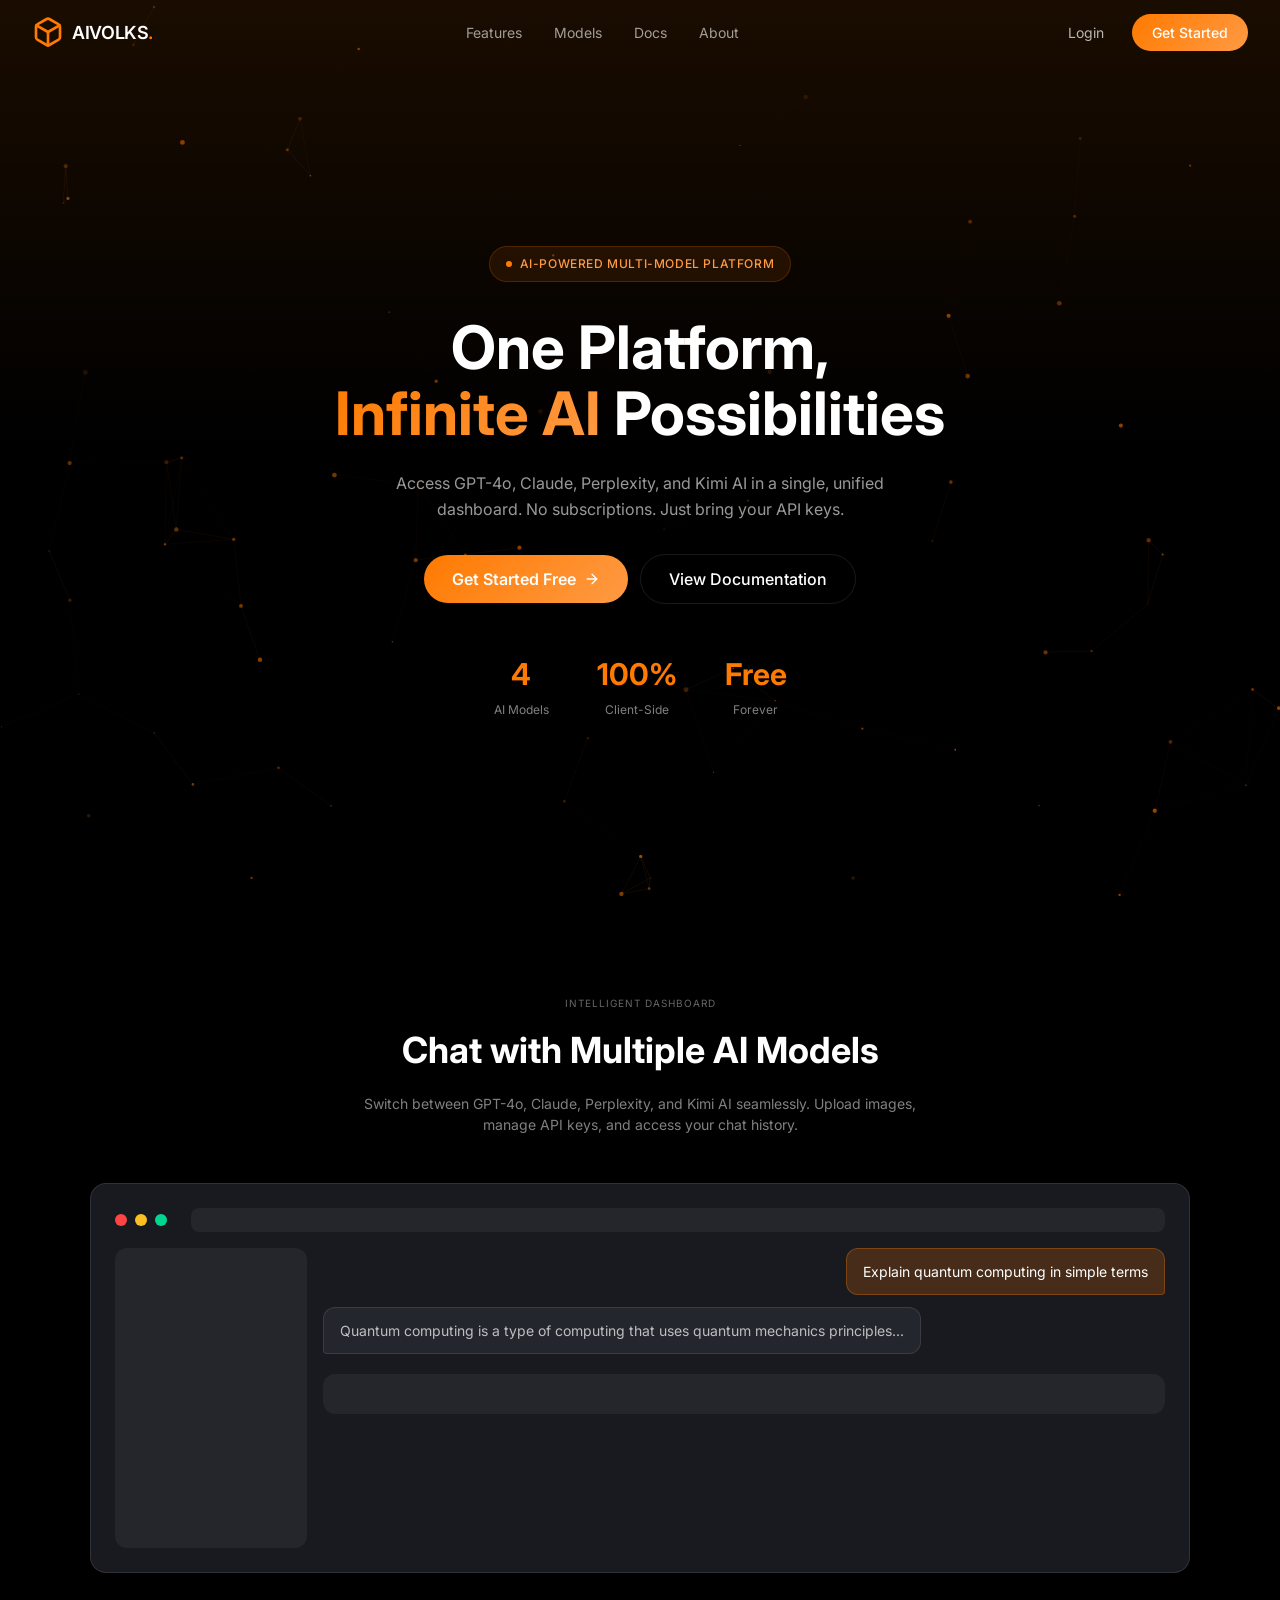
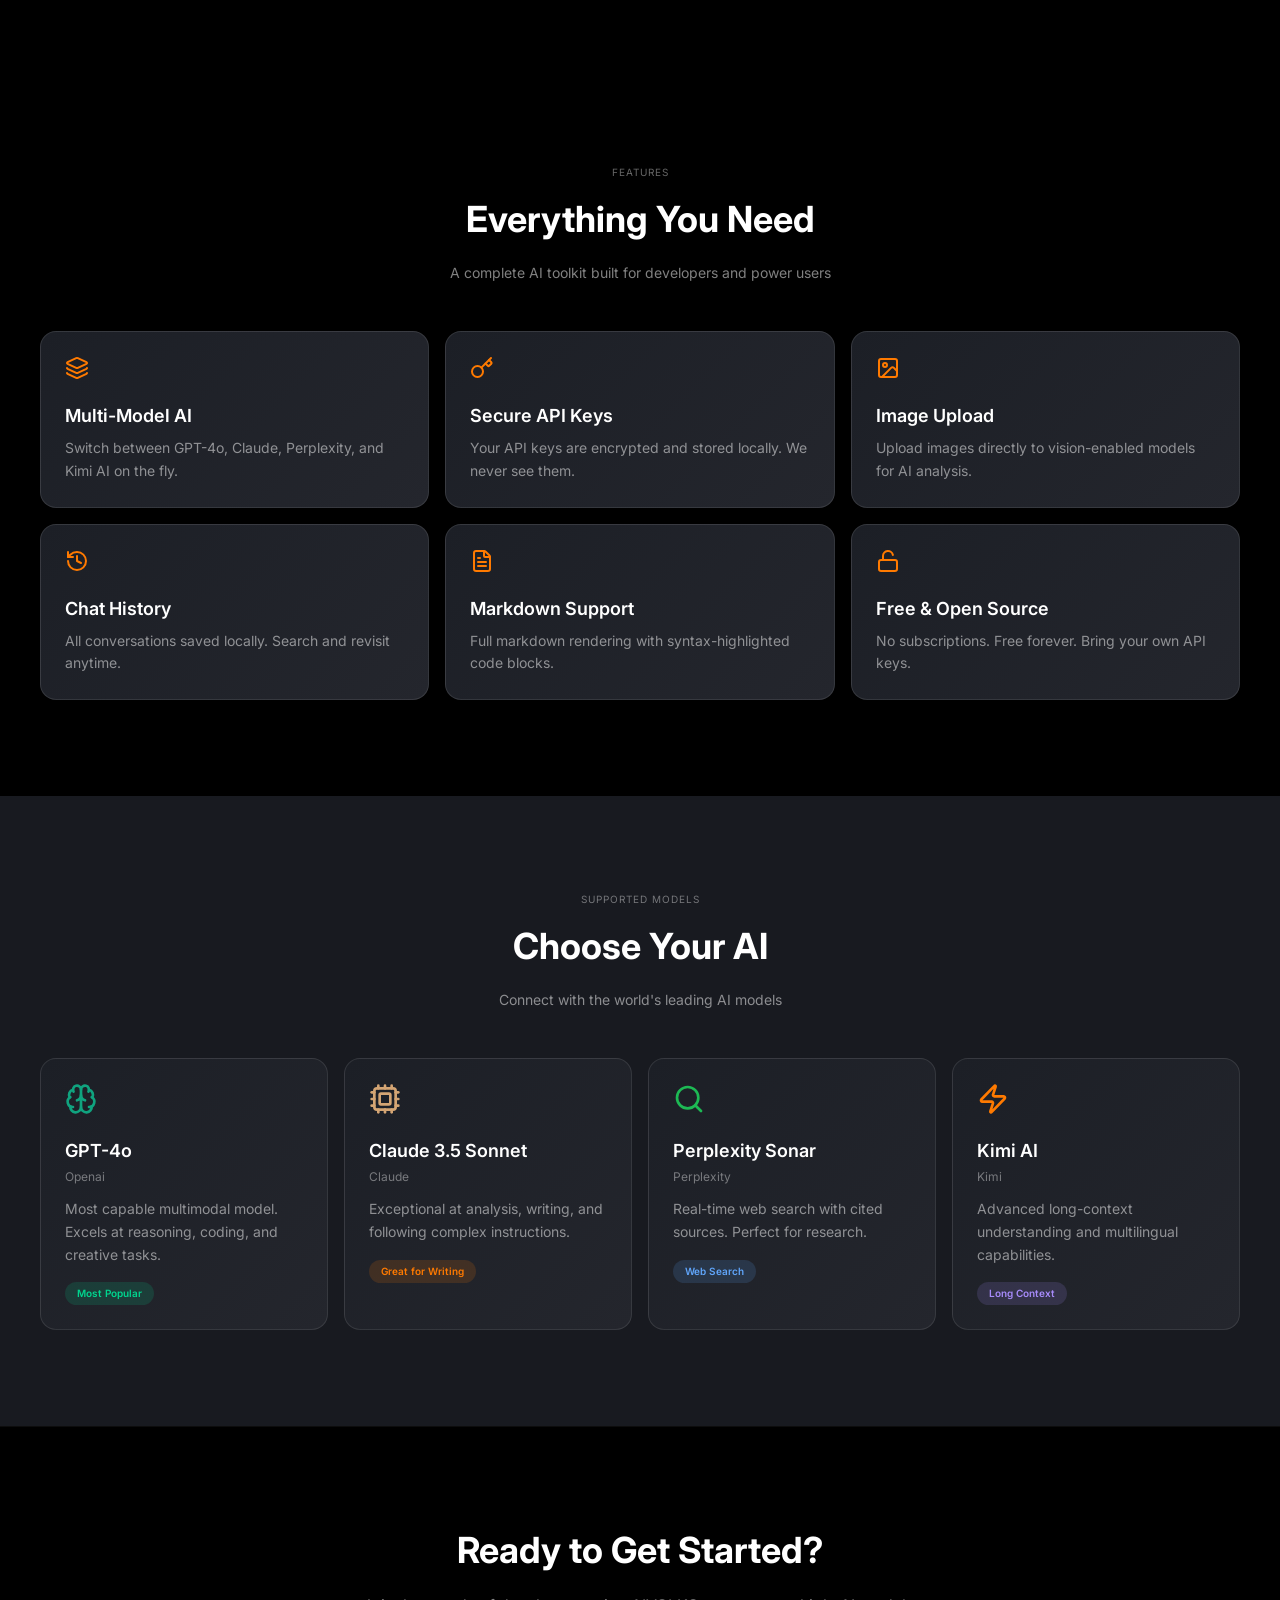
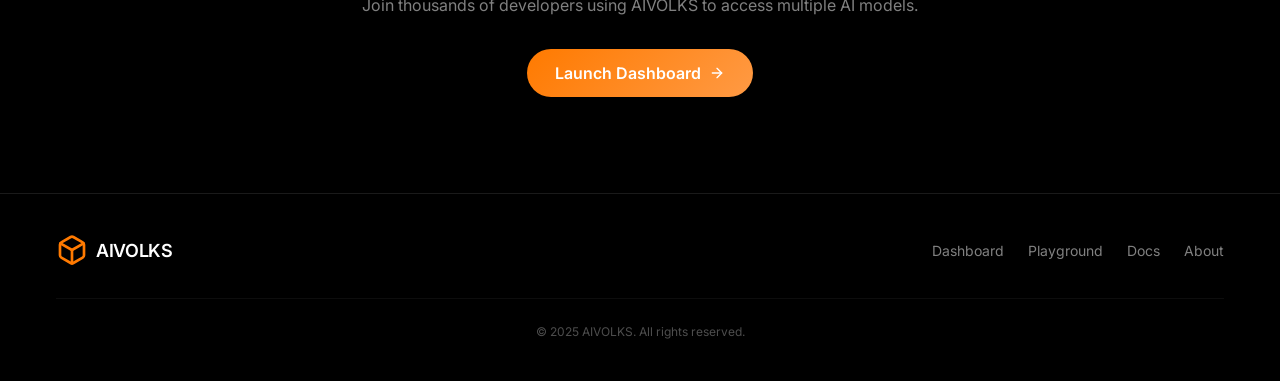
==== index.html @ 2d78e6ce "Add files via upload" ====
<!DOCTYPE html>
<html lang="en">
<head>
  <meta charset="UTF-8" />
  <meta name="viewport" content="width=device-width, initial-scale=1.0" />
  <title>AIVOLKS - AI Dashboard</title>
  <link rel="preconnect" href="https://fonts.googleapis.com" />
  <link rel="preconnect" href="https://fonts.gstatic.com" crossorigin />
  <link href="https://fonts.googleapis.com/css2?family=Inter:wght@300;400;500;600;700;800&display=swap" rel="stylesheet" />
  <link rel="stylesheet" href="css/style.css" />
</head>
<body>
  <!-- Particle Background -->
  <canvas id="particle-canvas"></canvas>

  <!-- Header -->
  <header class="header" id="header">
    <div class="header-container">
      <a href="#" class="logo">
        <svg class="logo-icon" viewBox="0 0 24 24" fill="none" stroke="currentColor" stroke-width="2" stroke-linecap="round" stroke-linejoin="round">
          <path d="M21 8a2 2 0 0 0-1-1.73l-7-4a2 2 0 0 0-2 0l-7 4A2 2 0 0 0 3 8v8a2 2 0 0 0 1 1.73l7 4a2 2 0 0 0 2 0l7-4A2 2 0 0 0 21 16Z"/>
          <path d="m3.3 7 8.7 5 8.7-5"/>
          <path d="M12 22V12"/>
        </svg>
        <span class="logo-text">AIVOLKS<span class="logo-dot">.</span></span>
      </a>

      <nav class="nav-desktop">
        <a href="#features" class="nav-link">Features</a>
        <a href="#models" class="nav-link">Models</a>
        <a href="#" class="nav-link">Docs</a>
        <a href="#" class="nav-link">About</a>
      </nav>

      <div class="header-actions">
        <a href="#" class="btn-login">Login</a>
        <a href="#" class="btn-primary">Get Started</a>
        <button class="mobile-toggle" id="mobileToggle" aria-label="Toggle menu">
          <svg class="icon-menu" viewBox="0 0 24 24" fill="none" stroke="currentColor" stroke-width="2" stroke-linecap="round" stroke-linejoin="round">
            <path d="M4 5h16"/><path d="M4 12h16"/><path d="M4 19h16"/>
          </svg>
          <svg class="icon-close" viewBox="0 0 24 24" fill="none" stroke="currentColor" stroke-width="2" stroke-linecap="round" stroke-linejoin="round">
            <path d="M18 6 6 18"/><path d="m6 6 12 12"/>
          </svg>
        </button>
      </div>
    </div>

    <!-- Mobile Menu -->
    <div class="mobile-menu" id="mobileMenu">
      <a href="#features" class="mobile-link">Features</a>
      <a href="#models" class="mobile-link">Models</a>
      <a href="#" class="mobile-link">Docs</a>
      <a href="#" class="mobile-link">About</a>
      <div class="mobile-actions">
        <a href="#" class="btn-login">Login</a>
        <a href="#" class="btn-primary btn-full">Get Started</a>
      </div>
    </div>
  </header>

  <!-- Hero Section -->
  <section class="hero">
    <div class="hero-bg"></div>
    <div class="hero-content">
      <div class="badge">
        <span class="badge-dot"></span>
        <span class="badge-text">AI-Powered Multi-Model Platform</span>
      </div>

      <h1 class="hero-title">
        One Platform,<br>
        <span class="text-gradient">Infinite AI</span> Possibilities
      </h1>

      <p class="hero-subtitle">
        Access GPT-4o, Claude, Perplexity, and Kimi AI in a single, unified dashboard.
        No subscriptions. Just bring your API keys.
      </p>

      <div class="hero-buttons">
        <a href="#" class="btn-main">
          Get Started Free
          <svg viewBox="0 0 24 24" fill="none" stroke="currentColor" stroke-width="2" stroke-linecap="round" stroke-linejoin="round">
            <path d="M5 12h14"/><path d="m12 5 7 7-7 7"/>
          </svg>
        </a>
        <a href="#" class="btn-outline">View Documentation</a>
      </div>

      <div class="hero-stats">
        <div class="stat">
          <div class="stat-value">4</div>
          <div class="stat-label">AI Models</div>
        </div>
        <div class="stat">
          <div class="stat-value">100%</div>
          <div class="stat-label">Client-Side</div>
        </div>
        <div class="stat">
          <div class="stat-value">Free</div>
          <div class="stat-label">Forever</div>
        </div>
      </div>
    </div>
  </section>

  <!-- Chat Preview Section -->
  <section class="section">
    <div class="container">
      <div class="section-header reveal">
        <p class="section-tag">Intelligent Dashboard</p>
        <h2 class="section-title">Chat with Multiple AI Models</h2>
        <p class="section-desc">
          Switch between GPT-4o, Claude, Perplexity, and Kimi AI seamlessly.
          Upload images, manage API keys, and access your chat history.
        </p>
      </div>

      <div class="chat-preview reveal delay-1">
        <div class="chat-window">
          <!-- Window Controls -->
          <div class="chat-header">
            <div class="window-dots">
              <span class="dot red"></span>
              <span class="dot yellow"></span>
              <span class="dot green"></span>
            </div>
            <div class="window-bar"></div>
          </div>

          <!-- Chat Body -->
          <div class="chat-body">
            <div class="chat-sidebar"></div>
            <div class="chat-messages">
              <div class="msg user">
                <div class="msg-bubble user-bubble">
                  Explain quantum computing in simple terms
                </div>
              </div>
              <div class="msg bot">
                <div class="msg-bubble bot-bubble">
                  Quantum computing is a type of computing that uses quantum mechanics principles...
                </div>
              </div>
              <div class="chat-input-placeholder"></div>
            </div>
          </div>
        </div>
      </div>
    </div>
  </section>

  <!-- Features Section -->
  <section class="section" id="features">
    <div class="container">
      <div class="section-header reveal">
        <p class="section-tag">Features</p>
        <h2 class="section-title">Everything You Need</h2>
        <p class="section-desc">A complete AI toolkit built for developers and power users</p>
      </div>

      <div class="features-grid">
        <div class="feature-card reveal delay-1">
          <div class="feature-icon">
            <svg viewBox="0 0 24 24" fill="none" stroke="currentColor" stroke-width="2" stroke-linecap="round" stroke-linejoin="round">
              <path d="M12.83 2.18a2 2 0 0 0-1.66 0L2.6 6.08a1 1 0 0 0 0 1.83l8.58 3.91a2 2 0 0 0 1.66 0l8.58-3.9a1 1 0 0 0 0-1.83z"/>
              <path d="M2 12a1 1 0 0 0 .58.91l8.6 3.91a2 2 0 0 0 1.65 0l8.58-3.9A1 1 0 0 0 22 12"/>
              <path d="M2 17a1 1 0 0 0 .58.91l8.6 3.91a2 2 0 0 0 1.65 0l8.58-3.9A1 1 0 0 0 22 17"/>
            </svg>
          </div>
          <h3 class="feature-title">Multi-Model AI</h3>
          <p class="feature-desc">Switch between GPT-4o, Claude, Perplexity, and Kimi AI on the fly.</p>
        </div>

        <div class="feature-card reveal delay-2">
          <div class="feature-icon">
            <svg viewBox="0 0 24 24" fill="none" stroke="currentColor" stroke-width="2" stroke-linecap="round" stroke-linejoin="round">
              <path d="m15.5 7.5 2.3 2.3a1 1 0 0 0 1.4 0l2.1-2.1a1 1 0 0 0 0-1.4L19 4"/>
              <path d="m21 2-9.6 9.6"/>
              <circle cx="7.5" cy="15.5" r="5.5"/>
            </svg>
          </div>
          <h3 class="feature-title">Secure API Keys</h3>
          <p class="feature-desc">Your API keys are encrypted and stored locally. We never see them.</p>
        </div>

        <div class="feature-card reveal delay-3">
          <div class="feature-icon">
            <svg viewBox="0 0 24 24" fill="none" stroke="currentColor" stroke-width="2" stroke-linecap="round" stroke-linejoin="round">
              <rect width="18" height="18" x="3" y="3" rx="2" ry="2"/>
              <circle cx="9" cy="9" r="2"/>
              <path d="m21 15-3.086-3.086a2 2 0 0 0-2.828 0L6 21"/>
            </svg>
          </div>
          <h3 class="feature-title">Image Upload</h3>
          <p class="feature-desc">Upload images directly to vision-enabled models for AI analysis.</p>
        </div>

        <div class="feature-card reveal delay-1">
          <div class="feature-icon">
            <svg viewBox="0 0 24 24" fill="none" stroke="currentColor" stroke-width="2" stroke-linecap="round" stroke-linejoin="round">
              <path d="M3 12a9 9 0 1 0 9-9 9.75 9.75 0 0 0-6.74 2.74L3 8"/>
              <path d="M3 3v5h5"/>
              <path d="M12 7v5l4 2"/>
            </svg>
          </div>
          <h3 class="feature-title">Chat History</h3>
          <p class="feature-desc">All conversations saved locally. Search and revisit anytime.</p>
        </div>

        <div class="feature-card reveal delay-2">
          <div class="feature-icon">
            <svg viewBox="0 0 24 24" fill="none" stroke="currentColor" stroke-width="2" stroke-linecap="round" stroke-linejoin="round">
              <path d="M6 22a2 2 0 0 1-2-2V4a2 2 0 0 1 2-2h8a2.4 2.4 0 0 1 1.704.706l3.588 3.588A2.4 2.4 0 0 1 20 8v12a2 2 0 0 1-2 2z"/>
              <path d="M14 2v5a1 1 0 0 0 1 1h5"/>
              <path d="M10 9H8"/><path d="M16 13H8"/><path d="M16 17H8"/>
            </svg>
          </div>
          <h3 class="feature-title">Markdown Support</h3>
          <p class="feature-desc">Full markdown rendering with syntax-highlighted code blocks.</p>
        </div>

        <div class="feature-card reveal delay-3">
          <div class="feature-icon">
            <svg viewBox="0 0 24 24" fill="none" stroke="currentColor" stroke-width="2" stroke-linecap="round" stroke-linejoin="round">
              <rect width="18" height="11" x="3" y="11" rx="2" ry="2"/>
              <path d="M7 11V7a5 5 0 0 1 9.9-1"/>
            </svg>
          </div>
          <h3 class="feature-title">Free & Open Source</h3>
          <p class="feature-desc">No subscriptions. Free forever. Bring your own API keys.</p>
        </div>
      </div>
    </div>
  </section>

  <!-- Models Section -->
  <section class="section section-dark" id="models">
    <div class="container">
      <div class="section-header reveal">
        <p class="section-tag">Supported Models</p>
        <h2 class="section-title">Choose Your AI</h2>
        <p class="section-desc">Connect with the world's leading AI models</p>
      </div>

      <div class="models-grid">
        <div class="model-card reveal delay-1">
          <div class="model-icon" style="color: #10A37F;">
            <svg viewBox="0 0 24 24" fill="none" stroke="currentColor" stroke-width="2" stroke-linecap="round" stroke-linejoin="round">
              <path d="M12 18V5"/>
              <path d="M15 13a4.17 4.17 0 0 1-3-4 4.17 4.17 0 0 1-3 4"/>
              <path d="M17.598 6.5A3 3 0 1 0 12 5a3 3 0 1 0-5.598 1.5"/>
              <path d="M17.997 5.125a4 4 0 0 1 2.526 5.77"/>
              <path d="M18 18a4 4 0 0 0 2-7.464"/>
              <path d="M19.967 17.483A4 4 0 1 1 12 18a4 4 0 1 1-7.967-.517"/>
              <path d="M6 18a4 4 0 0 1-2-7.464"/>
              <path d="M6.003 5.125a4 4 0 0 0-2.526 5.77"/>
            </svg>
          </div>
          <h3 class="model-name">GPT-4o</h3>
          <p class="model-provider">openai</p>
          <p class="model-desc">Most capable multimodal model. Excels at reasoning, coding, and creative tasks.</p>
          <span class="model-badge badge-green">Most Popular</span>
        </div>

        <div class="model-card reveal delay-2">
          <div class="model-icon" style="color: #D4A574;">
            <svg viewBox="0 0 24 24" fill="none" stroke="currentColor" stroke-width="2" stroke-linecap="round" stroke-linejoin="round">
              <path d="M12 20v2"/><path d="M12 2v2"/>
              <path d="M17 20v2"/><path d="M17 2v2"/>
              <path d="M2 12h2"/><path d="M2 17h2"/><path d="M2 7h2"/>
              <path d="M20 12h2"/><path d="M20 17h2"/><path d="M20 7h2"/>
              <path d="M7 20v2"/><path d="M7 2v2"/>
              <rect x="4" y="4" width="16" height="16" rx="2"/>
              <rect x="8" y="8" width="8" height="8" rx="1"/>
            </svg>
          </div>
          <h3 class="model-name">Claude 3.5 Sonnet</h3>
          <p class="model-provider">claude</p>
          <p class="model-desc">Exceptional at analysis, writing, and following complex instructions.</p>
          <span class="model-badge badge-orange">Great for Writing</span>
        </div>

        <div class="model-card reveal delay-3">
          <div class="model-icon" style="color: #1DB954;">
            <svg viewBox="0 0 24 24" fill="none" stroke="currentColor" stroke-width="2" stroke-linecap="round" stroke-linejoin="round">
              <path d="m21 21-4.34-4.34"/>
              <circle cx="11" cy="11" r="8"/>
            </svg>
          </div>
          <h3 class="model-name">Perplexity Sonar</h3>
          <p class="model-provider">perplexity</p>
          <p class="model-desc">Real-time web search with cited sources. Perfect for research.</p>
          <span class="model-badge badge-blue">Web Search</span>
        </div>

        <div class="model-card reveal delay-4">
          <div class="model-icon" style="color: #FF7A00;">
            <svg viewBox="0 0 24 24" fill="none" stroke="currentColor" stroke-width="2" stroke-linecap="round" stroke-linejoin="round">
              <path d="M4 14a1 1 0 0 1-.78-1.63l9.9-10.2a.5.5 0 0 1 .86.46l-1.92 6.02A1 1 0 0 0 13 10h7a1 1 0 0 1 .78 1.63l-9.9 10.2a.5.5 0 0 1-.86-.46l1.92-6.02A1 1 0 0 0 11 14z"/>
            </svg>
          </div>
          <h3 class="model-name">Kimi AI</h3>
          <p class="model-provider">kimi</p>
          <p class="model-desc">Advanced long-context understanding and multilingual capabilities.</p>
          <span class="model-badge badge-purple">Long Context</span>
        </div>
      </div>
    </div>
  </section>

  <!-- CTA Section -->
  <section class="section section-border">
    <div class="container">
      <div class="cta reveal">
        <h2 class="cta-title">Ready to Get Started?</h2>
        <p class="cta-desc">Join thousands of developers using AIVOLKS to access multiple AI models.</p>
        <a href="#" class="btn-main">
          Launch Dashboard
          <svg viewBox="0 0 24 24" fill="none" stroke="currentColor" stroke-width="2" stroke-linecap="round" stroke-linejoin="round">
            <path d="M5 12h14"/><path d="m12 5 7 7-7 7"/>
          </svg>
        </a>
      </div>
    </div>
  </section>

  <!-- Footer -->
  <footer class="footer">
    <div class="footer-container">
      <div class="footer-main">
        <a href="#" class="logo">
          <svg class="logo-icon" viewBox="0 0 24 24" fill="none" stroke="currentColor" stroke-width="2" stroke-linecap="round" stroke-linejoin="round">
            <path d="M21 8a2 2 0 0 0-1-1.73l-7-4a2 2 0 0 0-2 0l-7 4A2 2 0 0 0 3 8v8a2 2 0 0 0 1 1.73l7 4a2 2 0 0 0 2 0l7-4A2 2 0 0 0 21 16Z"/>
            <path d="m3.3 7 8.7 5 8.7-5"/>
            <path d="M12 22V12"/>
          </svg>
          <span class="logo-text">AIVOLKS</span>
        </a>

        <nav class="footer-nav">
          <a href="#" class="footer-link">
            Dashboard
            <span class="footer-underline"></span>
          </a>
          <a href="#" class="footer-link">
            Playground
            <span class="footer-underline"></span>
          </a>
          <a href="#" class="footer-link">
            Docs
            <span class="footer-underline"></span>
          </a>
          <a href="#" class="footer-link">
            About
            <span class="footer-underline"></span>
          </a>
        </nav>
      </div>

      <div class="footer-bottom">
        <p>&copy; 2025 AIVOLKS. All rights reserved.</p>
      </div>
    </div>
  </footer>

  <script src="js/particles.js"></script>
  <script src="js/main.js"></script>
</body>
</html>
---- css/style.css ----
/* ================================================
   AIVOLKS - AI Dashboard Styles
   ================================================ */

/* ---- Reset & Base ---- */
*, *::before, *::after {
  box-sizing: border-box;
  margin: 0;
  padding: 0;
}

:root {
  --orange: #FF7A00;
  --orange-light: #FF9A44;
  --black: #000000;
  --card-bg: #181A20;
  --card-inner: #24262D;
  --success: #00D68F;
  --error: #FF4444;
  --white: #ffffff;
  --white-5: rgba(255, 255, 255, 0.05);
  --white-10: rgba(255, 255, 255, 0.1);
  --white-20: rgba(255, 255, 255, 0.2);
  --white-30: rgba(255, 255, 255, 0.3);
  --white-40: rgba(255, 255, 255, 0.4);
  --white-50: rgba(255, 255, 255, 0.5);
  --white-60: rgba(255, 255, 255, 0.6);
  --white-70: rgba(255, 255, 255, 0.7);
  --orange-10: rgba(255, 122, 0, 0.1);
  --orange-15: rgba(255, 122, 0, 0.15);
  --orange-20: rgba(255, 122, 0, 0.2);
  --orange-30: rgba(255, 122, 0, 0.3);
  --radius-sm: 0.5rem;
  --radius: 0.75rem;
  --radius-lg: 1rem;
  --radius-xl: 1.25rem;
  --radius-full: 9999px;
}

html {
  scroll-behavior: smooth;
}

body {
  font-family: 'Inter', system-ui, -apple-system, sans-serif;
  background-color: var(--black);
  color: var(--white);
  line-height: 1.5;
  -webkit-font-smoothing: antialiased;
  overflow-x: hidden;
}

a {
  text-decoration: none;
  color: inherit;
}

::selection {
  background: var(--orange-30);
  color: var(--white);
}

/* ---- Scrollbar ---- */
::-webkit-scrollbar { width: 6px; height: 6px; }
::-webkit-scrollbar-track { background: transparent; }
::-webkit-scrollbar-thumb { background: var(--white-10); border-radius: 3px; }
::-webkit-scrollbar-thumb:hover { background: var(--white-20); }

/* ================================================
   PARTICLE BACKGROUND
   ================================================ */
#particle-canvas {
  position: fixed;
  inset: 0;
  z-index: 0;
  pointer-events: none;
}

/* ================================================
   HEADER
   ================================================ */
.header {
  position: fixed;
  top: 0;
  left: 0;
  right: 0;
  z-index: 50;
  transition: all 0.3s ease;
  border-bottom: 1px solid transparent;
}

.header.scrolled {
  background: rgba(0, 0, 0, 0.8);
  backdrop-filter: blur(20px) saturate(180%);
  -webkit-backdrop-filter: blur(20px) saturate(180%);
  border-bottom-color: var(--white-10);
}

.header-container {
  display: flex;
  align-items: center;
  justify-content: space-between;
  height: 56px;
  padding: 0 1rem;
  max-width: 1400px;
  margin: 0 auto;
}

/* ---- Logo ---- */
.logo {
  display: flex;
  align-items: center;
  gap: 0.5rem;
}

.logo-icon {
  width: 28px;
  height: 28px;
  color: var(--orange);
  transition: transform 0.3s ease;
}

.logo:hover .logo-icon {
  transform: rotate(12deg);
}

.logo-text {
  font-weight: 600;
  font-size: 1rem;
  letter-spacing: -0.02em;
  color: var(--white);
}

.logo-dot {
  color: var(--orange);
}

/* ---- Navigation ---- */
.nav-desktop {
  display: none;
  align-items: center;
  gap: 2rem;
}

.nav-link {
  font-size: 0.875rem;
  color: var(--white-60);
  transition: color 0.2s ease;
}

.nav-link:hover {
  color: var(--white);
}

/* ---- Header Actions ---- */
.header-actions {
  display: flex;
  align-items: center;
  gap: 0.75rem;
}

.btn-login {
  display: none;
  font-size: 0.875rem;
  color: var(--white-70);
  padding: 0.5rem 1rem;
  transition: color 0.2s ease;
}

.btn-login:hover {
  color: var(--white);
}

.btn-primary {
  display: inline-block;
  font-size: 0.875rem;
  font-weight: 500;
  color: var(--white);
  background: linear-gradient(135deg, var(--orange), var(--orange-light));
  padding: 0.5rem 1.25rem;
  border-radius: var(--radius-full);
  transition: all 0.2s ease;
}

.btn-primary:hover {
  box-shadow: 0 0 20px rgba(255, 122, 0, 0.2);
  transform: scale(1.02);
}

.btn-full {
  display: block;
  text-align: center;
}

/* ---- Mobile Toggle ---- */
.mobile-toggle {
  display: block;
  background: none;
  border: none;
  color: var(--white-70);
  cursor: pointer;
  padding: 0.5rem;
  transition: color 0.2s ease;
}

.mobile-toggle:hover {
  color: var(--white);
}

.mobile-toggle svg {
  width: 24px;
  height: 24px;
}

.icon-close { display: none; }
.mobile-toggle.active .icon-menu { display: none; }
.mobile-toggle.active .icon-close { display: block; }

/* ---- Mobile Menu ---- */
.mobile-menu {
  display: none;
  flex-direction: column;
  padding: 1rem;
  background: rgba(0, 0, 0, 0.95);
  backdrop-filter: blur(20px) saturate(180%);
  border-top: 1px solid var(--white-10);
  gap: 0.25rem;
}

.mobile-menu.active {
  display: flex;
}

.mobile-link {
  font-size: 0.875rem;
  color: var(--white-60);
  padding: 0.5rem 0;
  transition: color 0.2s ease;
}

.mobile-link:hover {
  color: var(--white);
}

.mobile-actions {
  display: flex;
  flex-direction: column;
  gap: 0.5rem;
  padding-top: 1rem;
  border-top: 1px solid var(--white-10);
  margin-top: 0.5rem;
}

.mobile-actions .btn-login {
  display: block;
  text-align: center;
}

/* ================================================
   HERO SECTION
   ================================================ */
.hero {
  position: relative;
  min-height: 100vh;
  display: flex;
  align-items: center;
  justify-content: center;
  padding-top: 64px;
}

.hero-bg {
  position: absolute;
  inset: 0;
  background: linear-gradient(to bottom, rgba(255, 122, 0, 0.1), transparent, transparent);
  pointer-events: none;
}

.hero-content {
  position: relative;
  z-index: 10;
  text-align: center;
  padding: 0 1rem;
  max-width: 800px;
}

/* ---- Badge ---- */
.badge {
  display: inline-flex;
  align-items: center;
  gap: 0.5rem;
  padding: 0.5rem 1rem;
  border-radius: var(--radius-full);
  background: var(--orange-10);
  border: 1px solid rgba(255, 122, 0, 0.2);
  margin-bottom: 2rem;
  animation: fadeInUp 0.6s ease forwards;
}

.badge-dot {
  width: 6px;
  height: 6px;
  border-radius: 50%;
  background: var(--orange);
  animation: pulse 2s ease-in-out infinite;
}

.badge-text {
  font-size: 0.75rem;
  font-weight: 500;
  color: var(--orange-light);
  text-transform: uppercase;
  letter-spacing: 0.05em;
}

/* ---- Title ---- */
.hero-title {
  font-size: 2.25rem;
  font-weight: 700;
  line-height: 1.1;
  color: var(--white);
  animation: fadeInUp 0.6s ease 0.1s both;
}

.text-gradient {
  background: linear-gradient(135deg, var(--orange), var(--orange-light));
  -webkit-background-clip: text;
  -webkit-text-fill-color: transparent;
  background-clip: text;
}

.hero-subtitle {
  margin-top: 1.5rem;
  font-size: 1rem;
  color: var(--white-60);
  max-width: 560px;
  margin-left: auto;
  margin-right: auto;
  line-height: 1.625;
  animation: fadeInUp 0.6s ease 0.2s both;
}

/* ---- Buttons ---- */
.hero-buttons {
  display: flex;
  flex-direction: column;
  align-items: center;
  gap: 0.75rem;
  margin-top: 2rem;
  animation: fadeInUp 0.6s ease 0.3s both;
}

.btn-main {
  display: inline-flex;
  align-items: center;
  gap: 0.5rem;
  font-weight: 600;
  color: var(--white);
  background: linear-gradient(135deg, var(--orange), var(--orange-light));
  padding: 0.75rem 1.75rem;
  border-radius: var(--radius-full);
  transition: all 0.2s ease;
}

.btn-main svg {
  width: 16px;
  height: 16px;
}

.btn-main:hover {
  box-shadow: 0 0 20px rgba(255, 122, 0, 0.2);
  transform: scale(1.02);
}

.btn-outline {
  display: inline-flex;
  align-items: center;
  gap: 0.5rem;
  padding: 0.75rem 1.75rem;
  border-radius: var(--radius-full);
  border: 1px solid var(--white-10);
  color: var(--white-80);
  font-weight: 500;
  transition: all 0.2s ease;
}

.btn-outline:hover {
  background: var(--white-5);
  border-color: rgba(255, 122, 0, 0.3);
}

/* ---- Stats ---- */
.hero-stats {
  display: flex;
  align-items: center;
  justify-content: center;
  gap: 2rem;
  margin-top: 3rem;
  animation: fadeInUp 0.6s ease 0.4s both;
}

.stat {
  text-align: center;
}

.stat-value {
  font-size: 1.5rem;
  font-weight: 700;
  color: var(--orange);
}

.stat-label {
  font-size: 0.75rem;
  color: var(--white-50);
  margin-top: 0.25rem;
}

/* ================================================
   SHARED SECTION STYLES
   ================================================ */
.section {
  position: relative;
  z-index: 10;
  padding: 4rem 1rem;
}

.container {
  max-width: 1200px;
  margin: 0 auto;
}

.section-header {
  text-align: center;
  margin-bottom: 3rem;
}

.section-tag {
  font-size: 0.625rem;
  color: var(--white-40);
  text-transform: uppercase;
  letter-spacing: 0.1em;
  margin-bottom: 0.75rem;
}

.section-title {
  font-size: 1.5rem;
  font-weight: 700;
  color: var(--white);
}

.section-desc {
  margin-top: 1rem;
  font-size: 0.875rem;
  color: var(--white-50);
  max-width: 600px;
  margin-left: auto;
  margin-right: auto;
}

.section-dark {
  background: var(--card-bg);
}

.section-border {
  border-top: 1px solid var(--white-5);
}

/* ================================================
   CHAT PREVIEW
   ================================================ */
.chat-preview {
  max-width: 1100px;
  margin: 0 auto;
}

.chat-window {
  background: var(--card-bg);
  border: 1px solid var(--white-10);
  border-radius: var(--radius-lg);
  overflow: hidden;
  box-shadow: 0 4px 24px rgba(0, 0, 0, 0.3);
}

.chat-header {
  display: flex;
  align-items: center;
  gap: 0.5rem;
  padding: 1.5rem;
  padding-bottom: 1rem;
}

.window-dots {
  display: flex;
  align-items: center;
  gap: 0.5rem;
}

.dot {
  width: 12px;
  height: 12px;
  border-radius: 50%;
}

.dot.red { background: var(--error); }
.dot.yellow { background: #FBBF24; }
.dot.green { background: var(--success); }

.window-bar {
  flex: 1;
  margin-left: 1rem;
  height: 24px;
  background: var(--white-5);
  border-radius: var(--radius-sm);
}

.chat-body {
  display: flex;
  gap: 1rem;
  padding: 0 1.5rem 1.5rem;
}

.chat-sidebar {
  width: 12rem;
  height: 300px;
  background: var(--white-5);
  border-radius: var(--radius);
  flex-shrink: 0;
  display: none;
}

.chat-messages {
  flex: 1;
  display: flex;
  flex-direction: column;
  gap: 0.75rem;
}

.msg {
  display: flex;
}

.msg.user { justify-content: flex-end; }
.msg.bot { justify-content: flex-start; }

.msg-bubble {
  padding: 0.75rem 1rem;
  border-radius: var(--radius);
  font-size: 0.875rem;
  max-width: 80%;
}

.user-bubble {
  background: rgba(255, 122, 0, 0.2);
  border: 1px solid rgba(255, 122, 0, 0.3);
  border-bottom-right-radius: 4px;
  color: var(--white);
}

.bot-bubble {
  background: var(--card-inner);
  border: 1px solid var(--white-10);
  border-bottom-left-radius: 4px;
  color: var(--white-70);
}

.chat-input-placeholder {
  height: 40px;
  background: var(--white-5);
  border-radius: var(--radius);
  margin-top: 0.5rem;
}

/* ================================================
   FEATURES GRID
   ================================================ */
.features-grid {
  display: grid;
  grid-template-columns: 1fr;
  gap: 1rem;
  max-width: 1200px;
  margin: 0 auto;
}

.feature-card {
  background: linear-gradient(135deg, #1C1F26, var(--card-inner));
  border: 1px solid var(--white-10);
  border-radius: var(--radius-lg);
  padding: 1.5rem;
  transition: all 0.3s ease;
}

.feature-card:hover {
  border-color: rgba(255, 122, 0, 0.2);
  box-shadow: 0 4px 24px rgba(0, 0, 0, 0.3);
  transform: translateY(-2px);
}

.feature-icon {
  color: var(--orange);
  margin-bottom: 1rem;
}

.feature-icon svg {
  width: 24px;
  height: 24px;
}

.feature-title {
  font-size: 1.125rem;
  font-weight: 600;
  color: var(--white);
  margin-bottom: 0.5rem;
}

.feature-desc {
  font-size: 0.875rem;
  color: var(--white-50);
  line-height: 1.625;
}

/* ================================================
   MODELS GRID
   ================================================ */
.models-grid {
  display: grid;
  grid-template-columns: 1fr;
  gap: 1rem;
  max-width: 1200px;
  margin: 0 auto;
}

.model-card {
  background: linear-gradient(135deg, #1C1F26, var(--card-inner));
  border: 1px solid var(--white-10);
  border-radius: var(--radius-lg);
  padding: 1.5rem;
  transition: all 0.3s ease;
}

.model-card:hover {
  border-color: rgba(255, 122, 0, 0.2);
  box-shadow: 0 4px 24px rgba(0, 0, 0, 0.3);
  transform: translateY(-2px);
}

.model-icon svg {
  width: 32px;
  height: 32px;
  margin-bottom: 1rem;
}

.model-name {
  font-size: 1.125rem;
  font-weight: 600;
  color: var(--white);
}

.model-provider {
  font-size: 0.75rem;
  color: var(--white-40);
  margin-top: 0.25rem;
  text-transform: capitalize;
}

.model-desc {
  font-size: 0.875rem;
  color: var(--white-50);
  margin-top: 0.75rem;
  line-height: 1.625;
}

.model-badge {
  display: inline-block;
  margin-top: 1rem;
  font-size: 0.625rem;
  font-weight: 600;
  padding: 0.25rem 0.75rem;
  border-radius: var(--radius-full);
}

.badge-green {
  background: rgba(0, 214, 143, 0.15);
  color: var(--success);
}

.badge-orange {
  background: rgba(255, 122, 0, 0.15);
  color: var(--orange);
}

.badge-blue {
  background: rgba(96, 165, 250, 0.15);
  color: #60A5FA;
}

.badge-purple {
  background: rgba(167, 139, 250, 0.15);
  color: #A78BFA;
}

/* ================================================
   CTA SECTION
   ================================================ */
.cta {
  text-align: center;
  max-width: 800px;
  margin: 0 auto;
}

.cta-title {
  font-size: 1.5rem;
  font-weight: 700;
  color: var(--white);
}

.cta-desc {
  margin-top: 1rem;
  color: var(--white-50);
}

.cta .btn-main {
  margin-top: 2rem;
}

/* ================================================
   FOOTER
   ================================================ */
.footer {
  border-top: 1px solid var(--white-10);
  background: var(--black);
  position: relative;
  z-index: 10;
}

.footer-container {
  max-width: 1200px;
  margin: 0 auto;
  padding: 2.5rem 1rem;
}

.footer-main {
  display: flex;
  flex-direction: column;
  align-items: center;
  gap: 1.5rem;
}

.footer-nav {
  display: flex;
  align-items: center;
  gap: 1.5rem;
  flex-wrap: wrap;
  justify-content: center;
}

.footer-link {
  font-size: 0.875rem;
  color: var(--white-50);
  transition: color 0.2s ease;
  position: relative;
}

.footer-link:hover {
  color: var(--white);
}

.footer-underline {
  position: absolute;
  bottom: -4px;
  left: 0;
  width: 0;
  height: 1px;
  background: var(--orange);
  transition: width 0.2s ease;
}

.footer-link:hover .footer-underline {
  width: 100%;
}

.footer-bottom {
  margin-top: 2rem;
  padding-top: 1.5rem;
  border-top: 1px solid var(--white-5);
  text-align: center;
}

.footer-bottom p {
  font-size: 0.75rem;
  color: var(--white-30);
}

/* ================================================
   REVEAL ANIMATIONS
   ================================================ */
.reveal {
  opacity: 0;
  transform: translateY(20px);
  transition: opacity 0.7s ease, transform 0.7s ease;
}

.reveal.visible {
  opacity: 1;
  transform: translateY(0);
}

.reveal.delay-1 { transition-delay: 0.1s; }
.reveal.delay-2 { transition-delay: 0.2s; }
.reveal.delay-3 { transition-delay: 0.3s; }
.reveal.delay-4 { transition-delay: 0.4s; }

/* ================================================
   KEYFRAMES
   ================================================ */
@keyframes fadeInUp {
  from {
    opacity: 0;
    transform: translateY(20px);
  }
  to {
    opacity: 1;
    transform: translateY(0);
  }
}

@keyframes pulse {
  0%, 100% { opacity: 1; }
  50% { opacity: 0.5; }
}

/* ================================================
   MEDIA QUERIES
   ================================================ */

/* Small screens */
@media (min-width: 640px) {
  .hero-buttons {
    flex-direction: row;
    justify-content: center;
  }
}

/* Medium screens */
@media (min-width: 768px) {
  .header-container {
    height: 64px;
    padding: 0 2rem;
  }

  .logo-icon {
    width: 32px;
    height: 32px;
  }

  .logo-text {
    font-size: 1.125rem;
  }

  .nav-desktop {
    display: flex;
  }

  .mobile-toggle {
    display: none;
  }

  .mobile-menu {
    display: none !important;
  }

  .btn-login {
    display: inline-block;
  }

  .hero-title {
    font-size: 3rem;
  }

  .hero-stats {
    gap: 3rem;
  }

  .stat-value {
    font-size: 1.875rem;
  }

  .section {
    padding: 6rem 1rem;
  }

  .section-title,
  .cta-title {
    font-size: 2.25rem;
  }

  .features-grid {
    grid-template-columns: repeat(2, 1fr);
  }

  .chat-sidebar {
    display: block;
  }
}

/* Large screens */
@media (min-width: 1024px) {
  .hero-title {
    font-size: 3.75rem;
  }

  .features-grid {
    grid-template-columns: repeat(3, 1fr);
  }

  .models-grid {
    grid-template-columns: repeat(4, 1fr);
  }

  .footer-main {
    flex-direction: row;
    justify-content: space-between;
  }
}
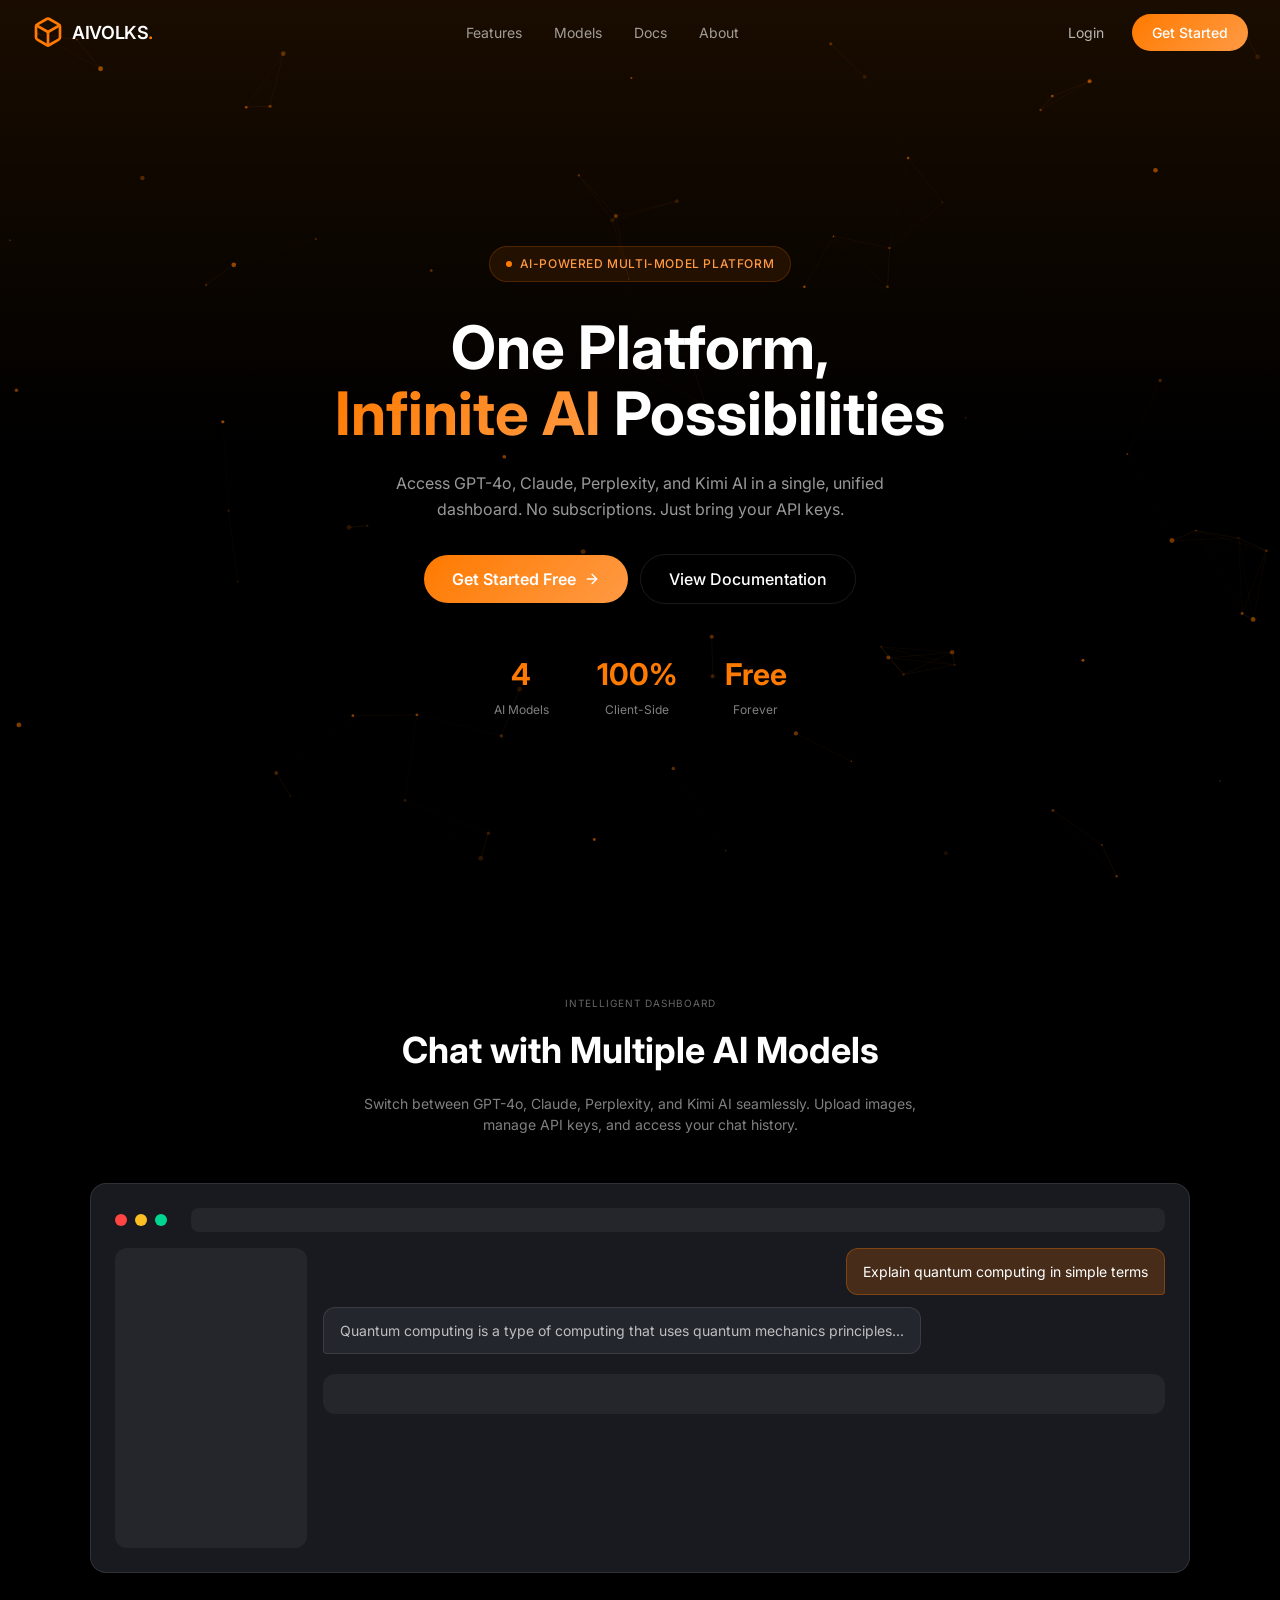
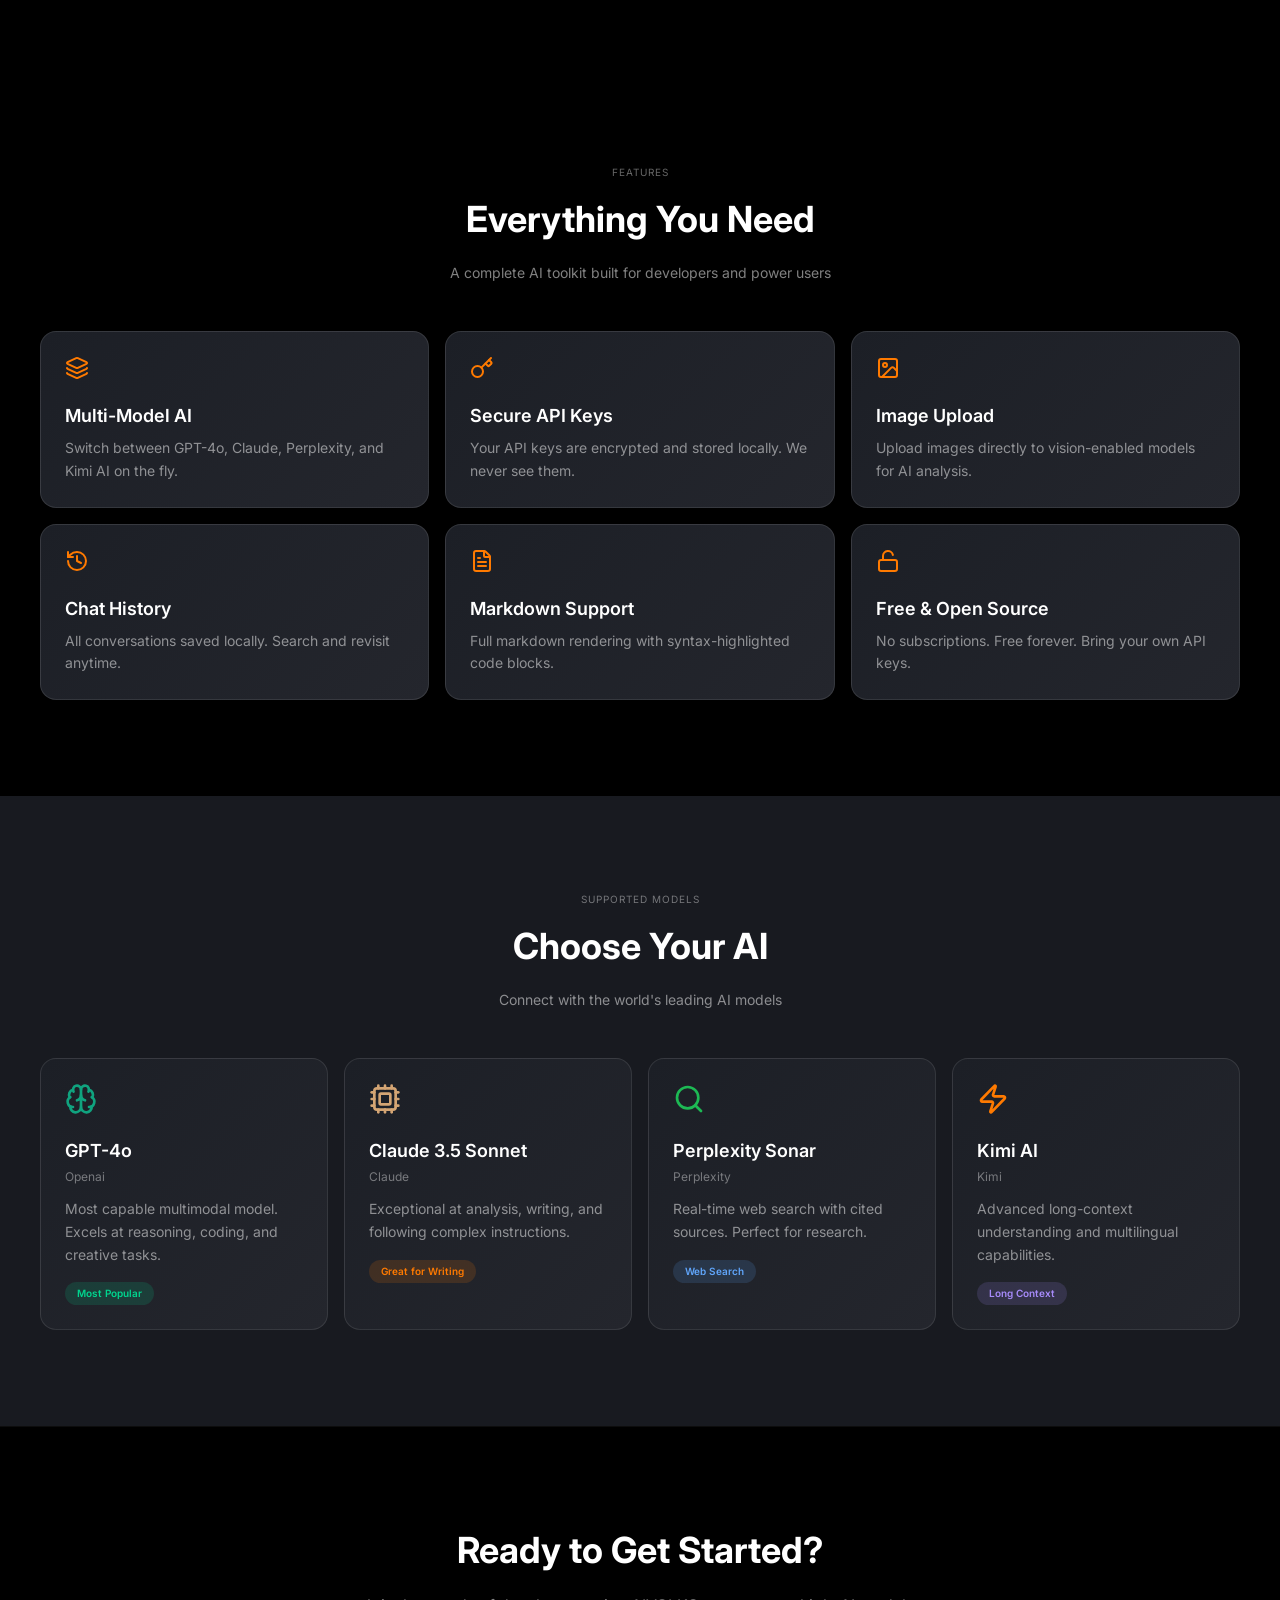
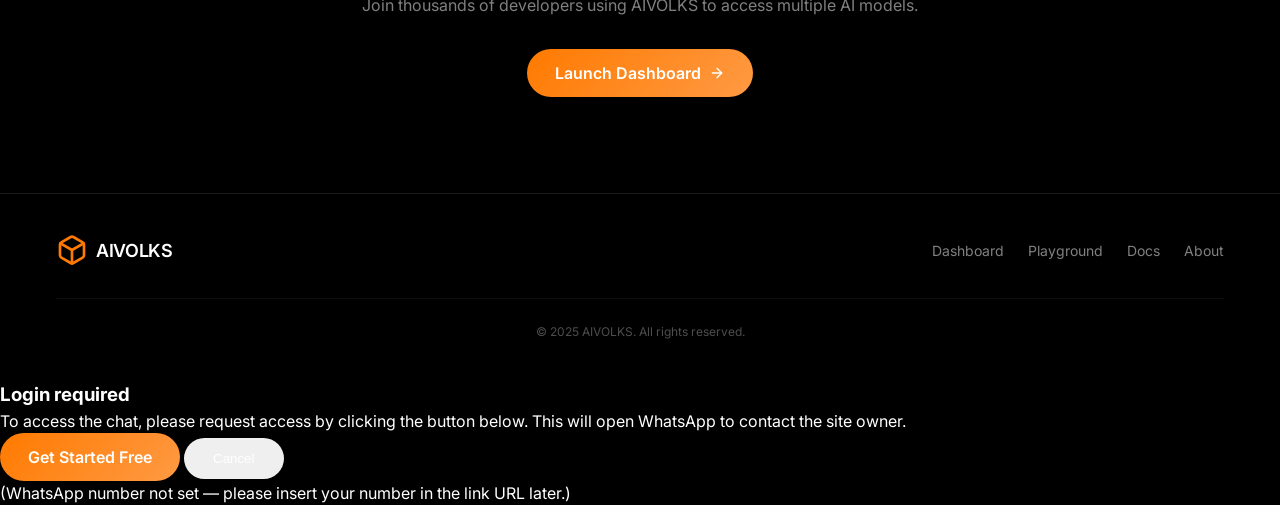
==== commit e423f54b: "Update index.html" ====
--- a/index.html
+++ b/index.html
@@ -34,7 +34,7 @@
 
       <div class="header-actions">
         <a href="#" class="btn-login">Login</a>
-        <a href="#" class="btn-primary">Get Started</a>
+        <a href="chat.html" class="btn-primary" id="getStarted">Get Started</a>
         <button class="mobile-toggle" id="mobileToggle" aria-label="Toggle menu">
           <svg class="icon-menu" viewBox="0 0 24 24" fill="none" stroke="currentColor" stroke-width="2" stroke-linecap="round" stroke-linejoin="round">
             <path d="M4 5h16"/><path d="M4 12h16"/><path d="M4 19h16"/>
@@ -79,7 +79,7 @@
       </p>
 
       <div class="hero-buttons">
-        <a href="#" class="btn-main">
+        <a href="chat.html" class="btn-main" id="getStartedMain">
           Get Started Free
           <svg viewBox="0 0 24 24" fill="none" stroke="currentColor" stroke-width="2" stroke-linecap="round" stroke-linejoin="round">
             <path d="M5 12h14"/><path d="m12 5 7 7-7 7"/>
@@ -367,5 +367,18 @@
 
   <script src="js/particles.js"></script>
   <script src="js/main.js"></script>
+  <!-- Login Modal -->
+  <div class="login-modal" id="loginModal" aria-hidden="true">
+    <div class="login-modal-backdrop" id="loginBackdrop"></div>
+    <div class="login-modal-panel" role="dialog" aria-modal="true" aria-labelledby="loginTitle">
+      <h3 id="loginTitle">Login required</h3>
+      <p>To access the chat, please request access by clicking the button below. This will open WhatsApp to contact the site owner.</p>
+      <div class="modal-actions">
+        <a href="https://wa.me/" class="btn-main" id="waLink">Get Started Free</a>
+        <button class="btn-outline" id="closeModal">Cancel</button>
+      </div>
+      <p class="modal-note">(WhatsApp number not set — please insert your number in the link URL later.)</p>
+    </div>
+  </div>
 </body>
 </html>
